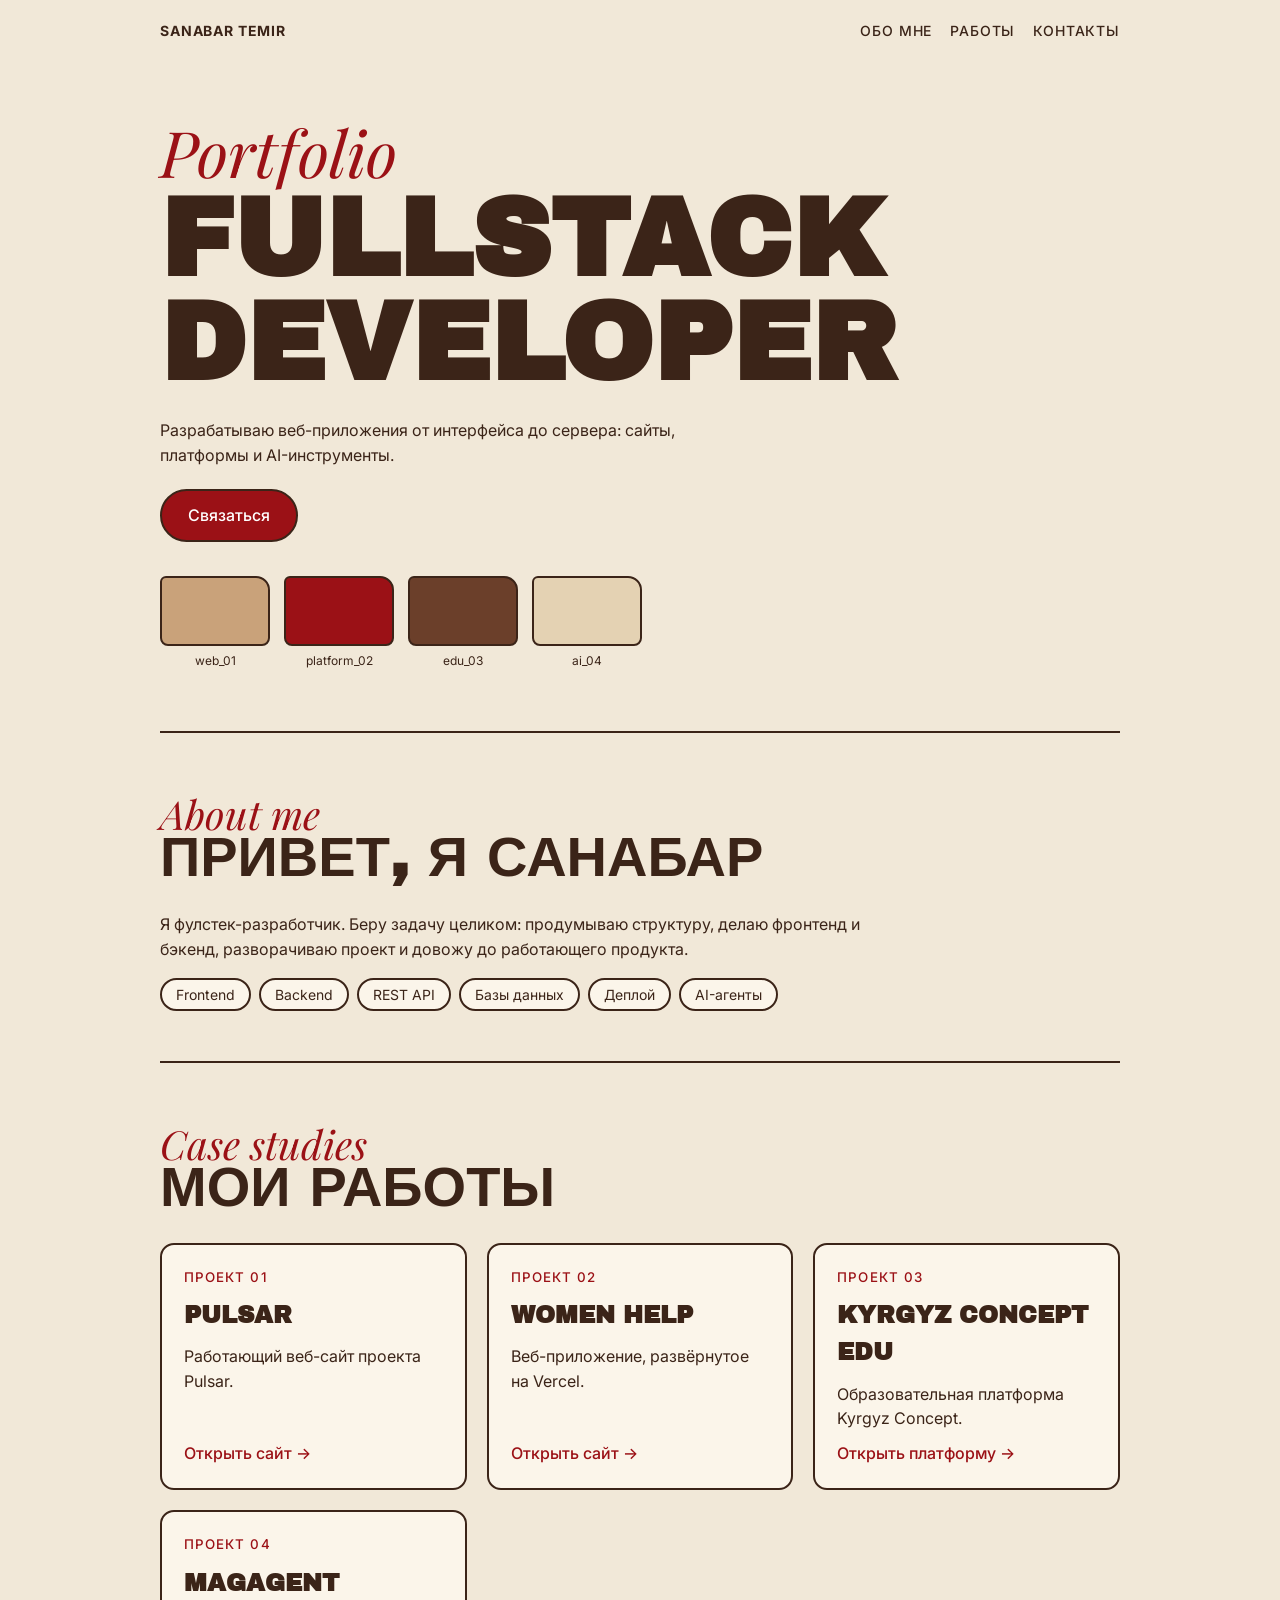
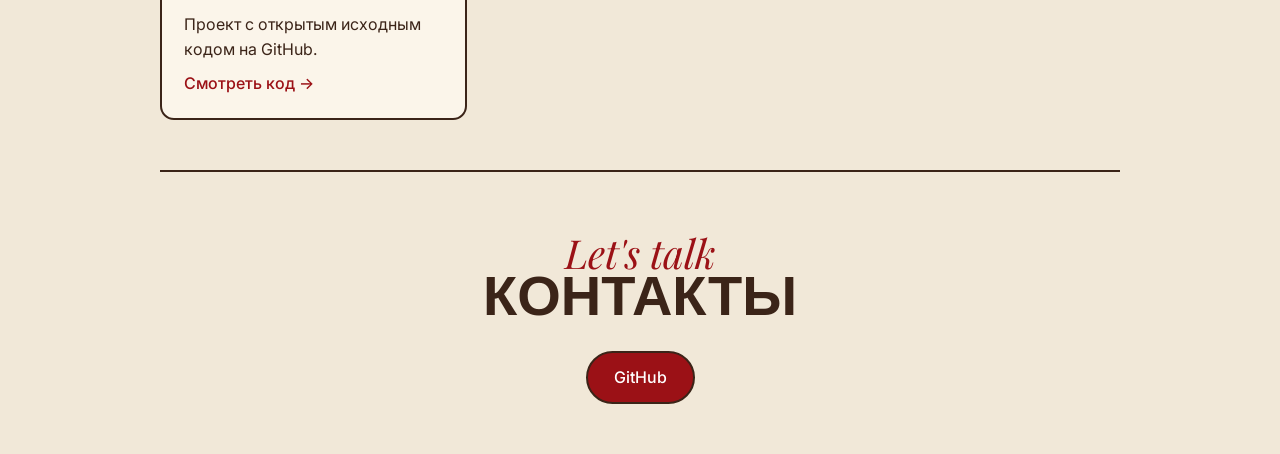
==== index.html @ edc58af5 "Add files via upload" ====
<!DOCTYPE html>
<html lang="ru">
<head>
<meta charset="utf-8">
<meta name="viewport" content="width=device-width, initial-scale=1, viewport-fit=cover">
<title>Sanabar Temir — Fullstack Developer</title>
<link href="https://fonts.googleapis.com/css2?family=Playfair+Display:ital,wght@1,600&family=Archivo+Black&family=Inter:wght@400;500&display=swap" rel="stylesheet">
<style>
:root{--bg:#f1e8d8;--card:#fbf5ea;--ink:#3b2418;--red:#9b1116;--line:#3b2418;box-sizing:border-box;padding-top:env(safe-area-inset-top,0px);padding-bottom:env(safe-area-inset-bottom,0px)}
@media (prefers-color-scheme:dark){:root:not([data-theme="light"]){--bg:#241610;--card:#2f1d15;--ink:#f1e8d8;--red:#e0443f;--line:#f1e8d8}}
:root[data-theme="dark"]{--bg:#241610;--card:#2f1d15;--ink:#f1e8d8;--red:#e0443f;--line:#f1e8d8}
html{scroll-padding-top:env(safe-area-inset-top,0px)}
*{box-sizing:border-box}
body{margin:0;background:var(--bg);color:var(--ink);font-family:Inter,system-ui,sans-serif;line-height:1.55}
.wrap{max-width:1000px;margin:0 auto;padding:0 20px}
nav{display:flex;justify-content:space-between;gap:12px;flex-wrap:wrap;padding:20px 0;font-weight:500;font-size:14px;letter-spacing:.06em;text-transform:uppercase}
nav a{color:var(--ink);text-decoration:none;margin-left:18px}
nav a:hover{color:var(--red)}
.hero{padding:40px 0 60px}
.script{font-family:'Playfair Display',Georgia,serif;font-style:italic;color:var(--red);font-size:clamp(34px,7vw,64px);display:block;margin-bottom:-14px}
h1,h2{font-family:'Archivo Black',Impact,sans-serif;text-transform:uppercase;line-height:.95;margin:0}
h1{font-size:clamp(46px,11vw,110px)}
h2{font-size:clamp(30px,6vw,56px);margin-bottom:28px}
.sub{max-width:520px;margin:22px 0}
.btn{display:inline-block;background:var(--red);color:#fff;padding:12px 26px;text-decoration:none;font-weight:500;border:2px solid var(--line);border-radius:999px}
.folders{display:flex;gap:14px;flex-wrap:wrap;margin-top:34px}
.folder{width:110px;text-align:center;font-size:12px}
.folder i{display:block;height:70px;border:2px solid var(--line);border-radius:6px 14px 8px 8px;margin-bottom:6px}
.f1{background:#c9a27a}.f2{background:var(--red)}.f3{background:#6b3f2a}.f4{background:#e4d2b3}
section{padding:50px 0;border-top:2px solid var(--line)}
.about{max-width:720px}
.tags{display:flex;flex-wrap:wrap;gap:8px;margin-top:16px}
.tags span{border:2px solid var(--line);border-radius:999px;padding:4px 14px;font-size:14px;background:var(--card)}
.grid{display:grid;grid-template-columns:repeat(auto-fit,minmax(min(100%,290px),1fr));gap:20px}
.case{background:var(--card);border:2px solid var(--line);border-radius:14px;padding:22px;display:flex;flex-direction:column;gap:10px}
.case small{color:var(--red);font-weight:500;letter-spacing:.08em;text-transform:uppercase}
.case h3{font-family:'Archivo Black',Impact,sans-serif;text-transform:uppercase;margin:0;font-size:24px}
.case p{margin:0}
.case a{margin-top:auto;color:var(--red);font-weight:500;text-decoration:none}
.case a:hover{text-decoration:underline}
footer{padding:50px 0;text-align:center;border-top:2px solid var(--line)}
footer .links{display:flex;gap:14px;justify-content:center;flex-wrap:wrap;margin-top:20px}
</style>
</head>
<body>
<div class="wrap">
<nav><b>Sanabar Temir</b><div><a href="#about">Обо мне</a><a href="#work">Работы</a><a href="#contact">Контакты</a></div></nav>

<header class="hero">
<span class="script">Portfolio</span>
<h1>Fullstack<br>Developer</h1>
<p class="sub">Разрабатываю веб-приложения от интерфейса до сервера: сайты, платформы и AI-инструменты.</p>
<a class="btn" href="#contact">Связаться</a>
<div class="folders">
<div class="folder"><i class="f1"></i>web_01</div>
<div class="folder"><i class="f2"></i>platform_02</div>
<div class="folder"><i class="f3"></i>edu_03</div>
<div class="folder"><i class="f4"></i>ai_04</div>
</div>
</header>

<section id="about">
<span class="script" style="font-size:40px">About me</span>
<h2>Привет, я Санабар</h2>
<div class="about">
<p>Я фулстек-разработчик. Беру задачу целиком: продумываю структуру, делаю фронтенд и бэкенд, разворачиваю проект и довожу до работающего продукта.</p>
<div class="tags"><span>Frontend</span><span>Backend</span><span>REST API</span><span>Базы данных</span><span>Деплой</span><span>AI-агенты</span></div>
</div>
</section>

<section id="work">
<span class="script" style="font-size:40px">Case studies</span>
<h2>Мои работы</h2>
<div class="grid">
<article class="case"><small>Проект 01</small><h3>Pulsar</h3><p>Работающий веб-сайт проекта Pulsar.</p><a href="https://www.pulsar.kg/" target="_blank" rel="noopener">Открыть сайт →</a></article>
<article class="case"><small>Проект 02</small><h3>Women Help</h3><p>Веб-приложение, развёрнутое на Vercel.</p><a href="https://women-help-psi.vercel.app/" target="_blank" rel="noopener">Открыть сайт →</a></article>
<article class="case"><small>Проект 03</small><h3>Kyrgyz Concept Edu</h3><p>Образовательная платформа Kyrgyz Concept.</p><a href="https://edu.kyrgyzconcept.kg/" target="_blank" rel="noopener">Открыть платформу →</a></article>
<article class="case"><small>Проект 04</small><h3>MagAgent</h3><p>Проект с открытым исходным кодом на GitHub.</p><a href="https://github.com/sanabar-temir/MagAgent" target="_blank" rel="noopener">Смотреть код →</a></article>
</div>
</section>

<footer id="contact">
<span class="script" style="font-size:40px">Let's talk</span>
<h2>Контакты</h2>
<div class="links">
<a class="btn" href="https://github.com/sanabar-temir" target="_blank" rel="noopener">GitHub</a>
</div>
</footer>
</div>
</body>
</html>
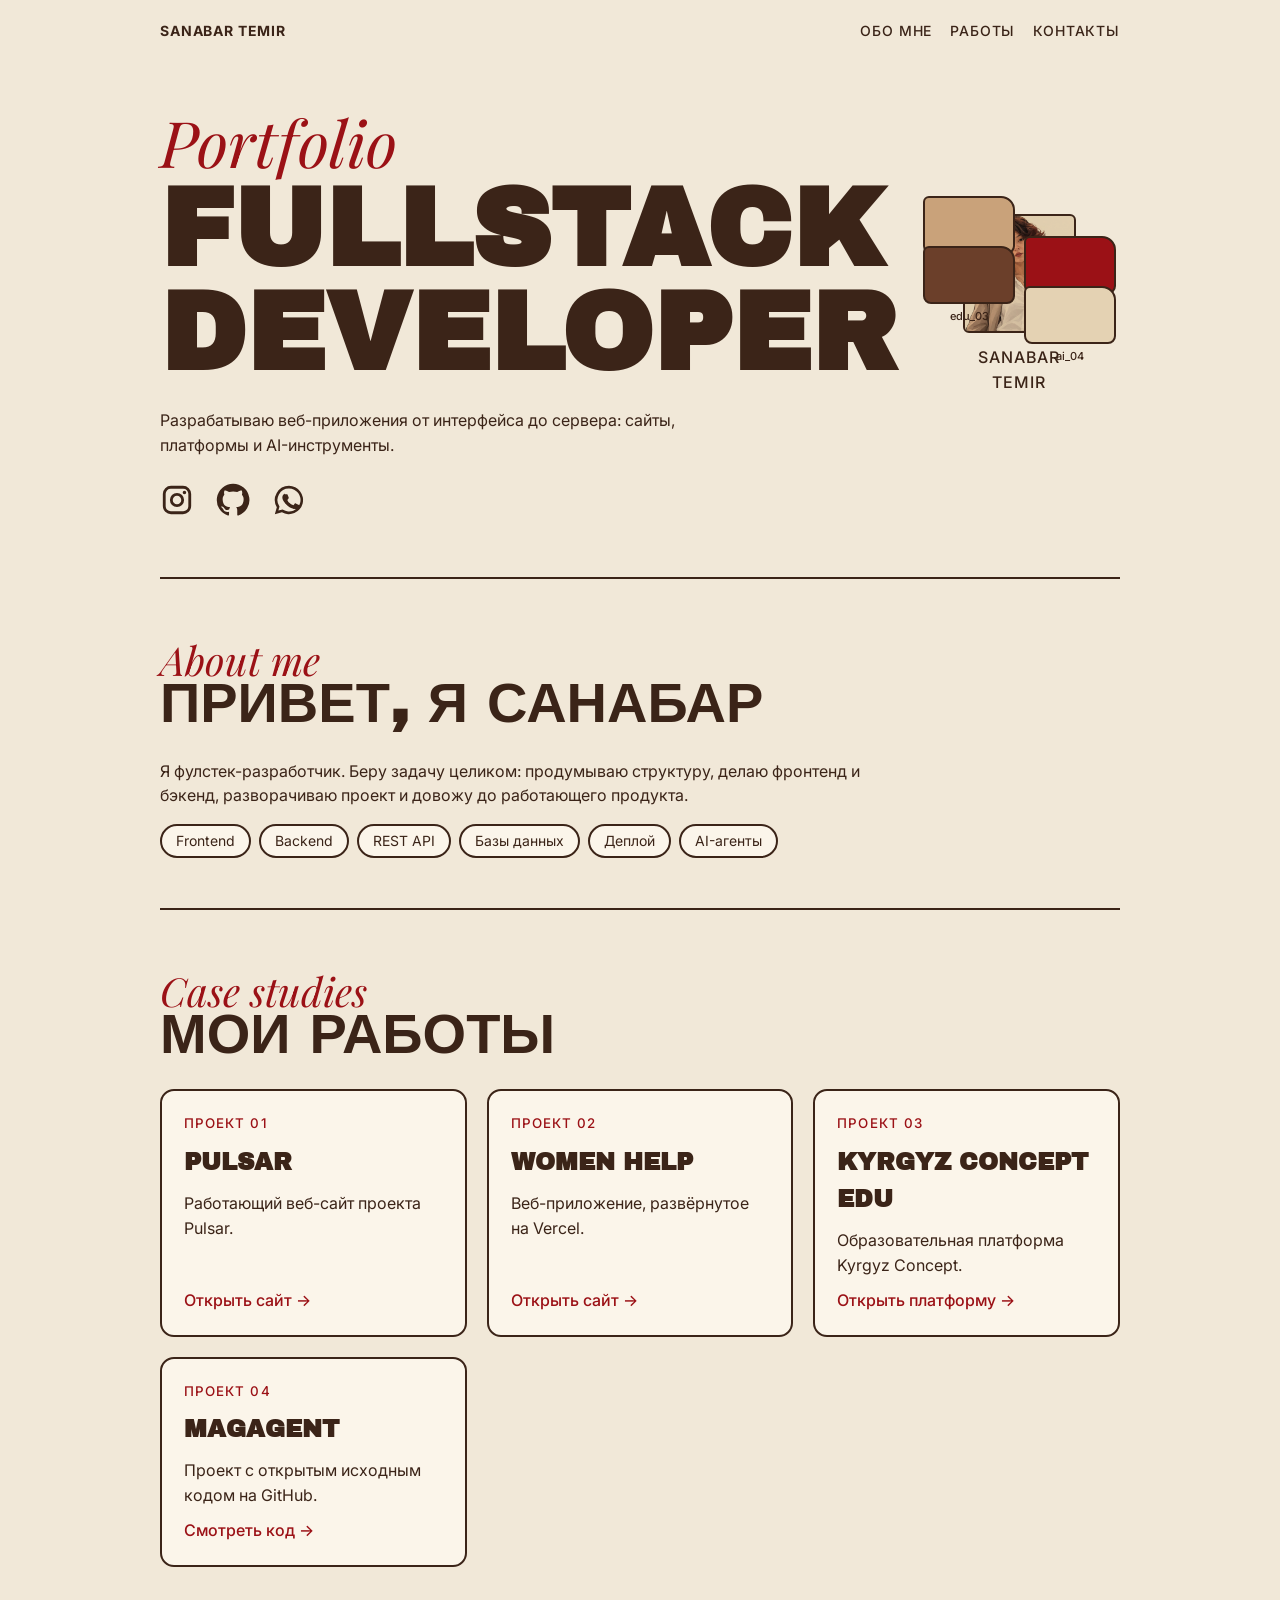
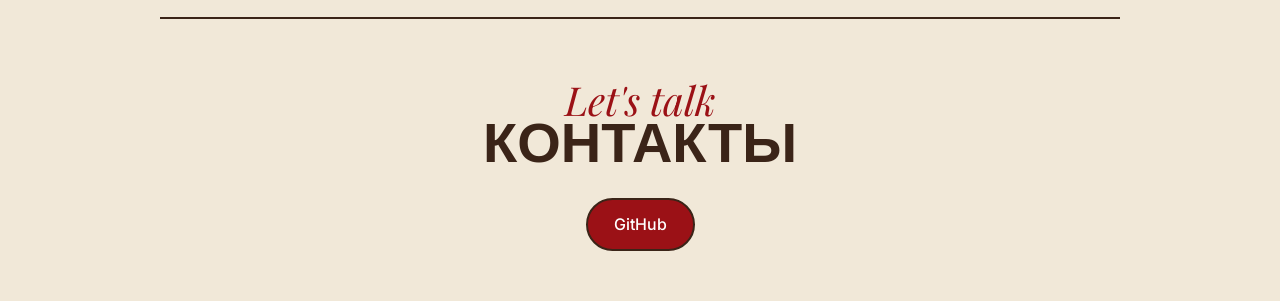
==== commit 10e4d72f: "Update fmt.Println message from 'Hello' to 'Goodbye'" ====
--- a/index.html
+++ b/index.html
@@ -40,6 +40,20 @@
 .case a:hover{text-decoration:underline}
 footer{padding:50px 0;text-align:center;border-top:2px solid var(--line)}
 footer .links{display:flex;gap:14px;justify-content:center;flex-wrap:wrap;margin-top:20px}
+
+.hero{display:grid;grid-template-columns:1.1fr .9fr;gap:40px;align-items:center;padding:30px 0 60px}
+.photo{position:relative;max-width:400px;justify-self:center;width:100%;padding:0 26px}
+.frame{background:#e4d2b3;border:2px solid var(--line);border-radius:6px;overflow:hidden}
+.frame img{display:block;width:100%;height:auto;mix-blend-mode:multiply}
+.pf{position:absolute;width:92px;text-align:center;font-size:11px;font-weight:500}
+.pf i{display:block;height:58px;border:2px solid var(--line);border-radius:6px 14px 8px 8px;margin-bottom:4px}
+.pf.a{top:-18px;left:-14px}.pf.b{top:22px;right:-14px}.pf.c{bottom:70px;left:-14px}.pf.d{bottom:30px;right:-14px}
+.pname{text-align:center;font-weight:500;letter-spacing:.06em;text-transform:uppercase;margin-top:12px}
+.social{display:flex;gap:22px;margin-top:26px}
+.social a{color:var(--ink);display:inline-flex;transition:color .2s,transform .2s}
+.social a:hover{color:var(--red);transform:translateY(-2px)}
+.social svg{width:34px;height:34px;fill:currentColor}
+@media(max-width:760px){.hero{grid-template-columns:1fr}.photo{max-width:340px}}
 </style>
 </head>
 <body>
@@ -47,15 +61,23 @@
 <nav><b>Sanabar Temir</b><div><a href="#about">Обо мне</a><a href="#work">Работы</a><a href="#contact">Контакты</a></div></nav>
 
 <header class="hero">
+<div>
 <span class="script">Portfolio</span>
 <h1>Fullstack<br>Developer</h1>
 <p class="sub">Разрабатываю веб-приложения от интерфейса до сервера: сайты, платформы и AI-инструменты.</p>
-<a class="btn" href="#contact">Связаться</a>
-<div class="folders">
-<div class="folder"><i class="f1"></i>web_01</div>
-<div class="folder"><i class="f2"></i>platform_02</div>
-<div class="folder"><i class="f3"></i>edu_03</div>
-<div class="folder"><i class="f4"></i>ai_04</div>
+<div class="social">
+<a href="https://instagram.com/YOUR_INSTAGRAM" target="_blank" rel="noopener" aria-label="Instagram"><svg viewBox="0 0 24 24"><path d="M7.8 2h8.4A5.8 5.8 0 0 1 22 7.8v8.4a5.8 5.8 0 0 1-5.8 5.8H7.8A5.8 5.8 0 0 1 2 16.2V7.8A5.8 5.8 0 0 1 7.8 2Zm-.2 2A3.6 3.6 0 0 0 4 7.6v8.8A3.6 3.6 0 0 0 7.6 20h8.8a3.6 3.6 0 0 0 3.6-3.6V7.6A3.6 3.6 0 0 0 16.4 4H7.6Zm9.65 1.5a1.25 1.25 0 1 1 0 2.5 1.25 1.25 0 0 1 0-2.5ZM12 7a5 5 0 1 1 0 10 5 5 0 0 1 0-10Zm0 2a3 3 0 1 0 0 6 3 3 0 0 0 0-6Z"/></svg></a>
+<a href="https://github.com/sanabar-temir" target="_blank" rel="noopener" aria-label="GitHub"><svg viewBox="0 0 24 24"><path d="M12 .5A11.5 11.5 0 0 0 8.4 22.9c.6.1.8-.25.8-.56v-2c-3.2.7-3.9-1.4-3.9-1.4-.5-1.3-1.3-1.7-1.3-1.7-1-.7.1-.7.1-.7 1.2.1 1.8 1.2 1.8 1.2 1 1.8 2.7 1.3 3.4 1 .1-.75.4-1.3.7-1.6-2.6-.3-5.3-1.3-5.3-5.7 0-1.3.45-2.3 1.2-3.1-.1-.3-.5-1.5.1-3.1 0 0 1-.3 3.2 1.2a11 11 0 0 1 5.8 0c2.2-1.5 3.2-1.2 3.2-1.2.6 1.6.2 2.8.1 3.1.75.8 1.2 1.8 1.2 3.1 0 4.4-2.7 5.4-5.3 5.7.4.35.8 1.05.8 2.1v3.1c0 .3.2.7.8.55A11.5 11.5 0 0 0 12 .5Z"/></svg></a>
+<a href="https://wa.me/996XXXXXXXXX" target="_blank" rel="noopener" aria-label="WhatsApp"><svg viewBox="0 0 24 24"><path d="M12 2a10 10 0 0 0-8.6 15.1L2 22l5-1.3A10 10 0 1 0 12 2Zm0 1.9a8.1 8.1 0 1 1-4.2 15l-.3-.2-3 .8.8-2.9-.2-.3A8.1 8.1 0 0 1 12 3.9Zm-3 3.6c-.2 0-.5.1-.7.4-.3.3-1 1-1 2.4s1 2.8 1.200 3c.1.2 2 3.2 5 4.400 2.5 1 3 .8 3.5.7.6 0 1.700-.7 1.900-1.400.2-.7.2-1.200.2-1.400l-.5-.3-1.800-.9c-.3-.1-.5-.1-.7.1l-.8 1c-.1.2-.3.2-.6.1-.3-.1-1.200-.4-2.200-1.400-.8-.7-1.400-1.600-1.500-1.900-.2-.3 0-.4.1-.6l.4-.5.3-.4v-.5l-.8-2c-.2-.5-.4-.4-.6-.4H9Z"/></svg></a>
+</div>
+</div>
+<div class="photo">
+<div class="frame"><img src="[data-uri]" alt="Sanabar Temir"></div>
+<div class="pf a"><i class="f1"></i>web_01</div>
+<div class="pf b"><i class="f2"></i>platform_02</div>
+<div class="pf c"><i class="f3"></i>edu_03</div>
+<div class="pf d"><i class="f4"></i>ai_04</div>
+<div class="pname">Sanabar Temir</div>
 </div>
 </header>
 
